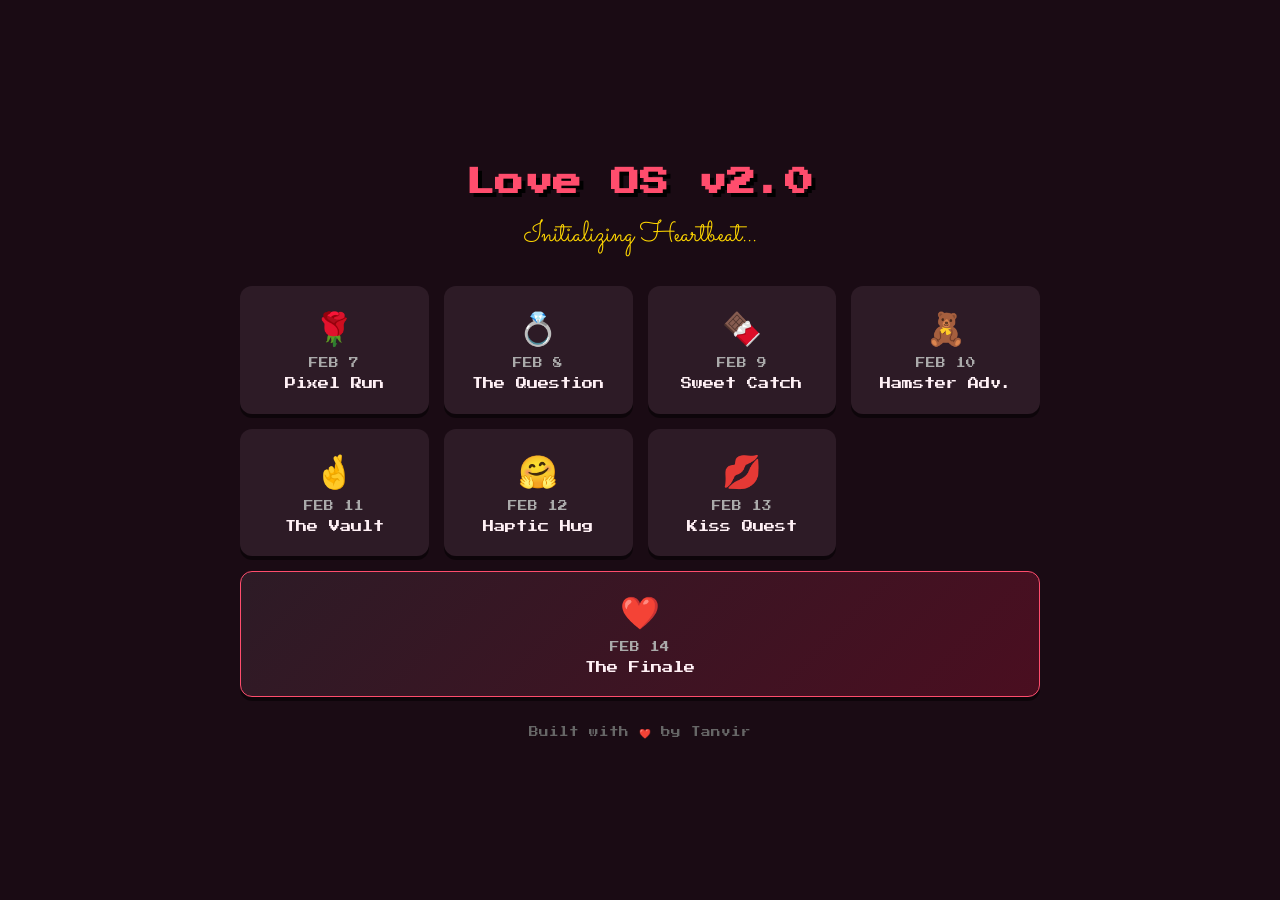
==== index.html @ 2762e1a0 "Add files via upload" ====
<!DOCTYPE html>
<html lang="en">
<head>
    <meta charset="UTF-8">
    <meta name="viewport" content="width=device-width, initial-scale=1.0, maximum-scale=1.0, user-scalable=no">
    <title>Love OS v2.0 | Valentine 2026</title>
    
    <link rel="stylesheet" href="style.css">
    
    <link href="https://fonts.googleapis.com/css2?family=Press+Start+2P&family=Sacramento&display=swap" rel="stylesheet">
    
    <script src="lib/gsap.min.js"></script>
</head>
<body>

    <div class="container">
        <header>
            <h1 class="title">Love OS v2.0</h1>
            <p class="subtitle" id="typing-text">Initializing Heartbeat...</p>
        </header>

        <div class="grid-menu">
            <a href="day1_rose.html" class="card">
                <div class="icon"><span class="emoji">🌹</span></div>
                <div class="date">Feb 7</div>
                <div class="label">Pixel Run</div>
            </a>

            <a href="day2_propose.html" class="card">
                <div class="icon"><span class="emoji">💍</span></div>
                <div class="date">Feb 8</div>
                <div class="label">The Question</div>
            </a>

            <a href="day3_chocolate.html" class="card">
                <div class="icon"><span class="emoji">🍫</span></div>
                <div class="date">Feb 9</div>
                <div class="label">Sweet Catch</div>
            </a>

            <a href="day4_teddy.html" class="card">
                <div class="icon"><span class="emoji">🧸</span></div>
                <div class="date">Feb 10</div>
                <div class="label">Hamster Adv.</div>
            </a>

            <a href="day5_promise.html" class="card">
                <div class="icon"><span class="emoji">🤞</span></div>
                <div class="date">Feb 11</div>
                <div class="label">The Vault</div>
            </a>

            <a href="day6_hug.html" class="card">
                <div class="icon"><span class="emoji">🤗</span></div>
                <div class="date">Feb 12</div>
                <div class="label">Haptic Hug</div>
            </a>

            <a href="day7_kiss.html" class="card">
                <div class="icon"><span class="emoji">💋</span></div>
                <div class="date">Feb 13</div>
                <div class="label">Kiss Quest</div>
            </a>

            <a href="day8_valentine.html" class="card final">
                <div class="icon"><span class="emoji">❤️</span></div>
                <div class="date">Feb 14</div>
                <div class="label">The Finale</div>
            </a>
        </div>
        
        <footer>
            <p>Built with ❤️ by Tanvir</p>
        </footer>
    </div>

    <script src="lib/script.js"></script>
</body>
</html>
---- style.css ----
:root {
    --bg-color: #1a0b14; /* Deep romantic dark */
    --card-bg: #2d1b26;
    --accent: #ff4d6d;   /* Rose Pink */
    --gold: #ffd700;
    --text: #fff0f5;
}

* { 
    margin: 0; 
    padding: 0; 
    box-sizing: border-box; 
    -webkit-tap-highlight-color: transparent;
    user-select: none; /* Prevents text selection on mobile */
}

body {
    background-color: var(--bg-color);
    color: var(--text);
    font-family: 'Press Start 2P', cursive; /* 8-bit style */
    display: flex;
    justify-content: center;
    align-items: center;
    min-height: 100vh;
}

.container {
    text-align: center;
    width: 90%;
    max-width: 800px;
    padding: 20px 0;
}

header {
    margin-bottom: 20px;
}

.title {
    font-size: 1.8rem;
    color: var(--accent);
    text-shadow: 4px 4px 0px #000;
    margin-bottom: 10px;
    line-height: 1.5;
}

.subtitle {
    font-family: 'Sacramento', cursive;
    font-size: 1.8rem;
    color: var(--gold);
    margin-bottom: 30px;
    min-height: 35px; /* Keeps space open for typing effect */
}

/* --- GRID LAYOUT --- */
.grid-menu {
    display: grid;
    grid-template-columns: 1fr 1fr; /* Force 2 columns on mobile */
    gap: 15px;
    margin-bottom: 30px;
}

/* --- CARD DESIGN --- */
.card {
    background: var(--card-bg);
    padding: 20px 10px;
    border-radius: 12px;
    text-decoration: none;
    color: var(--text);
    border: 2px solid transparent;
    transition: transform 0.2s, border-color 0.2s;
    position: relative;
    overflow: hidden;
    display: flex;
    flex-direction: column;
    align-items: center;
    justify-content: center;
    box-shadow: 0 4px 0 rgba(0,0,0,0.5); /* Retro 3D shadow */
}

.card:active {
    transform: translateY(4px);
    box-shadow: 0 0 0 rgba(0,0,0,0.5);
    background-color: #3d2b36;
}

/* --- EMOJI FIX --- */
.emoji {
    font-family: "Apple Color Emoji", "Segoe UI Emoji", "Noto Color Emoji", sans-serif;
    font-style: normal;
}

.icon { 
    font-size: 2rem; 
    margin-bottom: 10px; 
}

.date { 
    font-size: 0.6rem; 
    color: #aaa; 
    text-transform: uppercase; 
    margin-bottom: 8px; 
}

.label { 
    font-size: 0.7rem; 
    line-height: 1.4; 
}

/* Special Finale Card */
.card.final {
    grid-column: span 2;
    background: linear-gradient(135deg, #2d1b26 0%, #4a0e20 100%);
    border: 1px solid var(--accent);
}

/* Footer */
footer p {
    font-size: 0.6rem;
    color: #666;
    margin-top: 20px;
}

/* Desktop override */
@media (min-width: 600px) {
    .grid-menu { grid-template-columns: repeat(4, 1fr); }
    .card.final { grid-column: span 4; }
}

/* ========================================= */
/* LOCKED STATE STYLES (NEW)           */
/* ========================================= */
.card.locked {
    filter: grayscale(100%); /* Black & white */
    opacity: 0.6;            /* Dimmed */
    cursor: not-allowed;
    position: relative;
}

/* Overlay Lock Icon */
.card.locked::after {
    content: "🔒";
    position: absolute;
    top: 50%; left: 50%;
    transform: translate(-50%, -50%);
    font-size: 3rem;
    filter: grayscale(0); /* Keep the lock colorful */
    text-shadow: 0 5px 10px rgba(0,0,0,0.8);
    z-index: 10;
}
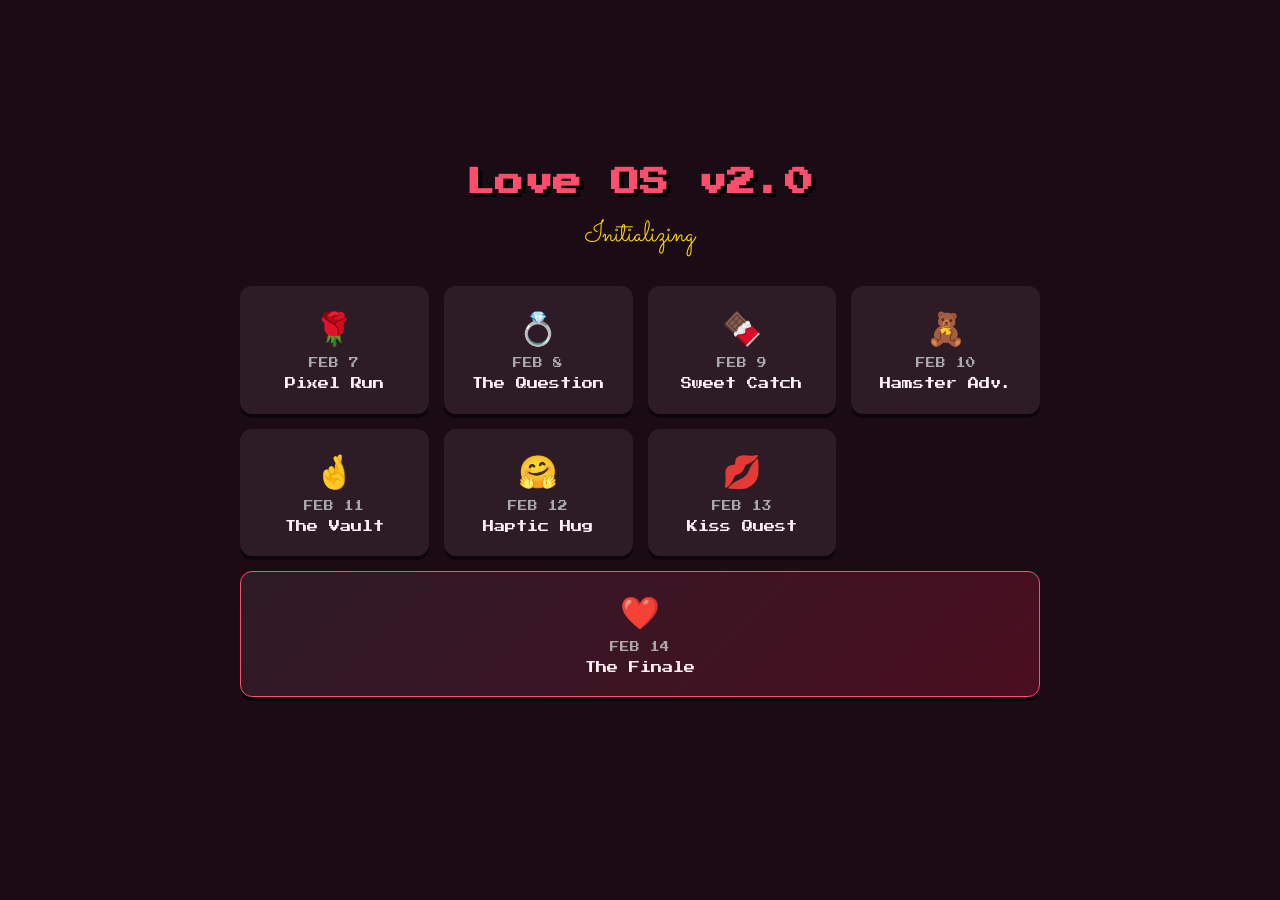
==== commit d10bcc4b: "Update GSAP script source to CDN" ====
--- a/index.html
+++ b/index.html
@@ -9,7 +9,7 @@
     
     <link href="https://fonts.googleapis.com/css2?family=Press+Start+2P&family=Sacramento&display=swap" rel="stylesheet">
     
-    <script src="lib/gsap.min.js"></script>
+    <script src="https://cdnjs.cloudflare.com/ajax/libs/gsap/3.12.2/gsap.min.js"></script>
 </head>
 <body>
 
--- a/style.css
+++ b/style.css
@@ -11,13 +11,13 @@
     padding: 0; 
     box-sizing: border-box; 
     -webkit-tap-highlight-color: transparent;
-    user-select: none; /* Prevents text selection on mobile */
+    user-select: none;
 }
 
 body {
     background-color: var(--bg-color);
     color: var(--text);
-    font-family: 'Press Start 2P', cursive; /* 8-bit style */
+    font-family: 'Press Start 2P', cursive;
     display: flex;
     justify-content: center;
     align-items: center;
@@ -31,9 +31,7 @@
     padding: 20px 0;
 }
 
-header {
-    margin-bottom: 20px;
-}
+header { margin-bottom: 20px; }
 
 .title {
     font-size: 1.8rem;
@@ -48,13 +46,13 @@
     font-size: 1.8rem;
     color: var(--gold);
     margin-bottom: 30px;
-    min-height: 35px; /* Keeps space open for typing effect */
+    min-height: 35px;
 }
 
 /* --- GRID LAYOUT --- */
 .grid-menu {
     display: grid;
-    grid-template-columns: 1fr 1fr; /* Force 2 columns on mobile */
+    grid-template-columns: 1fr 1fr;
     gap: 15px;
     margin-bottom: 30px;
 }
@@ -70,11 +68,8 @@
     transition: transform 0.2s, border-color 0.2s;
     position: relative;
     overflow: hidden;
-    display: flex;
-    flex-direction: column;
-    align-items: center;
-    justify-content: center;
-    box-shadow: 0 4px 0 rgba(0,0,0,0.5); /* Retro 3D shadow */
+    display: flex; flex-direction: column; align-items: center; justify-content: center;
+    box-shadow: 0 4px 0 rgba(0,0,0,0.5);
 }
 
 .card:active {
@@ -83,28 +78,14 @@
     background-color: #3d2b36;
 }
 
-/* --- EMOJI FIX --- */
+/* --- ICONS --- */
 .emoji {
     font-family: "Apple Color Emoji", "Segoe UI Emoji", "Noto Color Emoji", sans-serif;
     font-style: normal;
 }
-
-.icon { 
-    font-size: 2rem; 
-    margin-bottom: 10px; 
-}
-
-.date { 
-    font-size: 0.6rem; 
-    color: #aaa; 
-    text-transform: uppercase; 
-    margin-bottom: 8px; 
-}
-
-.label { 
-    font-size: 0.7rem; 
-    line-height: 1.4; 
-}
+.icon { font-size: 2rem; margin-bottom: 10px; }
+.date { font-size: 0.6rem; color: #aaa; text-transform: uppercase; margin-bottom: 8px; }
+.label { font-size: 0.7rem; line-height: 1.4; }
 
 /* Special Finale Card */
 .card.final {
@@ -114,36 +95,30 @@
 }
 
 /* Footer */
-footer p {
-    font-size: 0.6rem;
-    color: #666;
-    margin-top: 20px;
-}
+footer p { font-size: 0.6rem; color: #666; margin-top: 20px; }
 
-/* Desktop override */
 @media (min-width: 600px) {
     .grid-menu { grid-template-columns: repeat(4, 1fr); }
     .card.final { grid-column: span 4; }
 }
 
 /* ========================================= */
-/* LOCKED STATE STYLES (NEW)           */
+/* 🔒 LOCKED STATE STYLES (REQUIRED)         */
 /* ========================================= */
 .card.locked {
-    filter: grayscale(100%); /* Black & white */
-    opacity: 0.6;            /* Dimmed */
+    filter: grayscale(100%);
+    opacity: 0.6;
     cursor: not-allowed;
     position: relative;
 }
 
-/* Overlay Lock Icon */
 .card.locked::after {
     content: "🔒";
     position: absolute;
     top: 50%; left: 50%;
     transform: translate(-50%, -50%);
     font-size: 3rem;
-    filter: grayscale(0); /* Keep the lock colorful */
+    filter: grayscale(0);
     text-shadow: 0 5px 10px rgba(0,0,0,0.8);
     z-index: 10;
 }
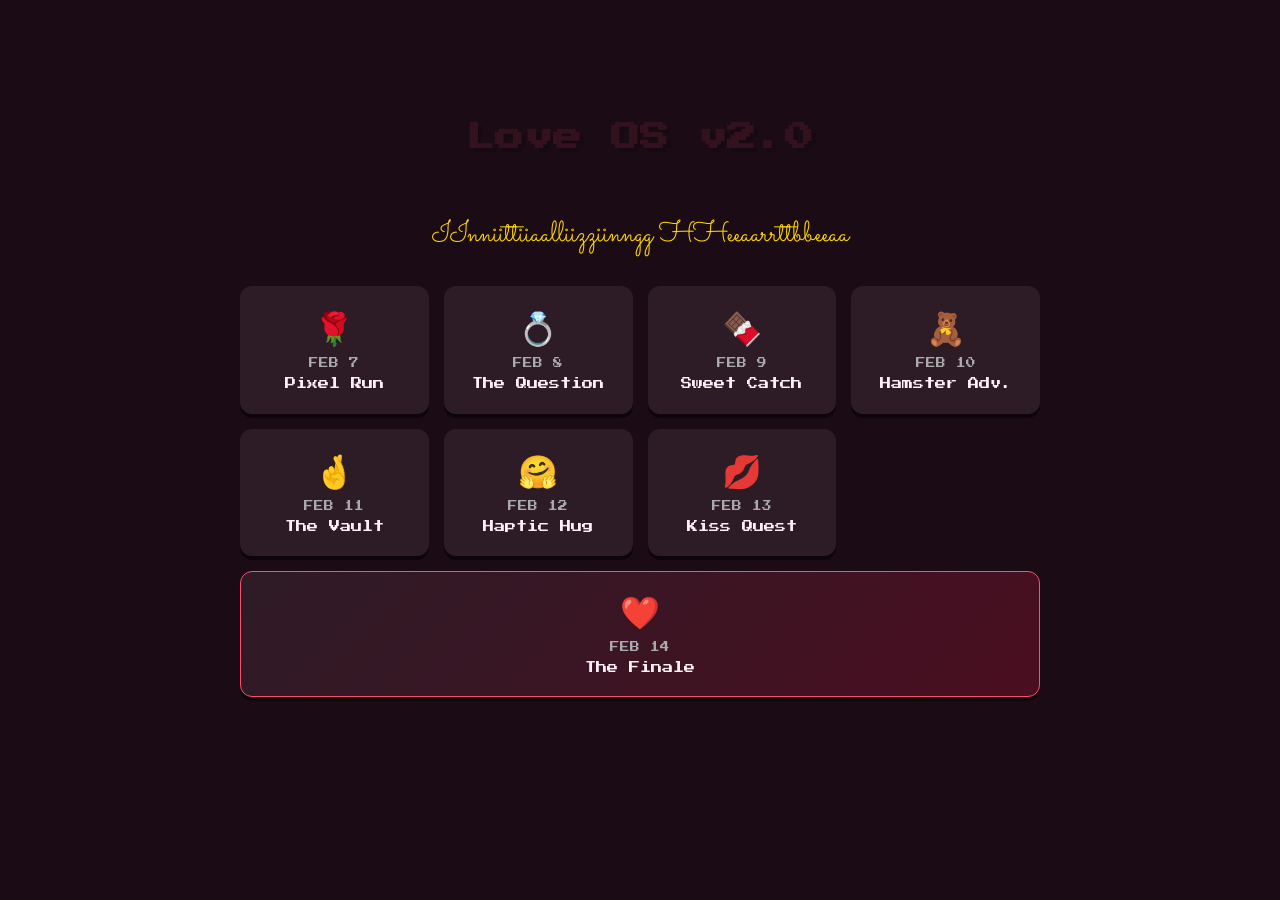
==== commit 4fd0e36c: "Integrate GSAP and add event locking mechanism Added GSAP library for animations and implemented a l" ====
--- a/index.html
+++ b/index.html
@@ -75,5 +75,118 @@
     </div>
 
     <script src="lib/script.js"></script>
+    <script src="https://cdnjs.cloudflare.com/ajax/libs/gsap/3.12.2/gsap.min.js"></script>
+
+<script>
+document.addEventListener('DOMContentLoaded', () => {
+
+    // ---------------------------------------------------------
+    // ⚙️ CONFIGURATION
+    // ---------------------------------------------------------
+    const DEV_MODE = false;  // Set TRUE to test, FALSE to lock
+    const TARGET_YEAR = 2026;
+    const TARGET_MONTH = 1;  // 0 = Jan, 1 = Feb, 2 = Mar
+    
+    // ---------------------------------------------------------
+    // 🕵️ DEBUGGER (Remove this block after testing!)
+    // ---------------------------------------------------------
+    /* const now = new Date();
+    alert("SYSTEM CHECK:\n" + 
+          "Script is RUNNING.\n" +
+          "Your Date: " + now.toDateString() + "\n" +
+          "Your Time: " + now.toLocaleTimeString());
+    */
+    // ---------------------------------------------------------
+
+    // Simple Day Schedule (Just the day number in Feb)
+    const schedule = [
+        { id: 'day1_rose.html',      day: 7,  name: "Rose Day" },
+        { id: 'day2_propose.html',   day: 8,  name: "Propose Day" },
+        { id: 'day3_chocolate.html', day: 9,  name: "Chocolate Day" },
+        { id: 'day4_teddy.html',     day: 10, name: "Teddy Day" },
+        { id: 'day5_promise.html',   day: 11, name: "Promise Day" },
+        { id: 'day6_hug.html',       day: 12, name: "Hug Day" },
+        { id: 'day7_kiss.html',      day: 13, name: "Kiss Day" },
+        { id: 'day8_valentine.html', day: 14, name: "The Finale" }
+    ];
+
+    // 1. LOCK SYSTEM
+    schedule.forEach(item => {
+        const card = document.querySelector(`a[href="${item.id}"]`);
+        
+        if (card) {
+            // Function to check lock status based on "Right Now"
+            const isLocked = () => {
+                if (DEV_MODE) return false;
+
+                const now = new Date();
+                const currentYear = now.getFullYear();
+                const currentMonth = now.getMonth();
+                const currentDay = now.getDate();
+
+                // Logic: 
+                // If it's before 2026 -> LOCKED
+                // If it's 2026 but Jan (Month 0) -> LOCKED
+                // If it's Feb 2026 but the day hasn't come yet -> LOCKED
+                
+                if (currentYear < TARGET_YEAR) return true;
+                if (currentYear === TARGET_YEAR && currentMonth < TARGET_MONTH) return true;
+                if (currentYear === TARGET_YEAR && currentMonth === TARGET_MONTH && currentDay < item.day) return true;
+                
+                return false; // Otherwise, UNLOCK
+            };
+
+            // A. Visual Lock (Runs on Load)
+            if (isLocked()) {
+                card.classList.add('locked');
+            }
+
+            // B. Click Intercept (Runs on Click)
+            card.addEventListener('click', (e) => {
+                if (isLocked()) {
+                    e.preventDefault(); // Stop the link!
+                    
+                    // Calculate days left
+                    const now = new Date();
+                    const daysLeft = item.day - now.getDate();
+                    
+                    alert(`🔒 Locked!\n${item.name} is scheduled for Feb ${item.day}.\n(You're a bit too early!)`);
+                }
+            });
+        }
+    });
+
+    // 2. ANIMATIONS (Only runs if GSAP loaded correctly)
+    if (typeof gsap !== 'undefined') {
+        gsap.from(".title", { duration: 1, y: -50, opacity: 0, ease: "bounce.out" });
+
+        const textElement = document.getElementById("typing-text");
+        const textToType = "Initializing Heartbeat...";
+        
+        if (textElement) {
+            textElement.textContent = ""; 
+            let i = 0;
+            function typeWriter() {
+                if (i < textToType.length) {
+                    textElement.textContent += textToType.charAt(i);
+                    i++;
+                    setTimeout(typeWriter, 50); 
+                } else {
+                    revealCards();
+                }
+            }
+            setTimeout(typeWriter, 500);
+        } else {
+            revealCards();
+        }
+
+        function revealCards() {
+            gsap.from(".card", { duration: 0.5, scale: 0.8, opacity: 0, stagger: 0.1, ease: "back.out(1.7)" });
+        }
+        
+        gsap.from("footer", { delay: 2.5, opacity: 0, duration: 1 });
+    }
+});
+                          </script>
 </body>
 </html>
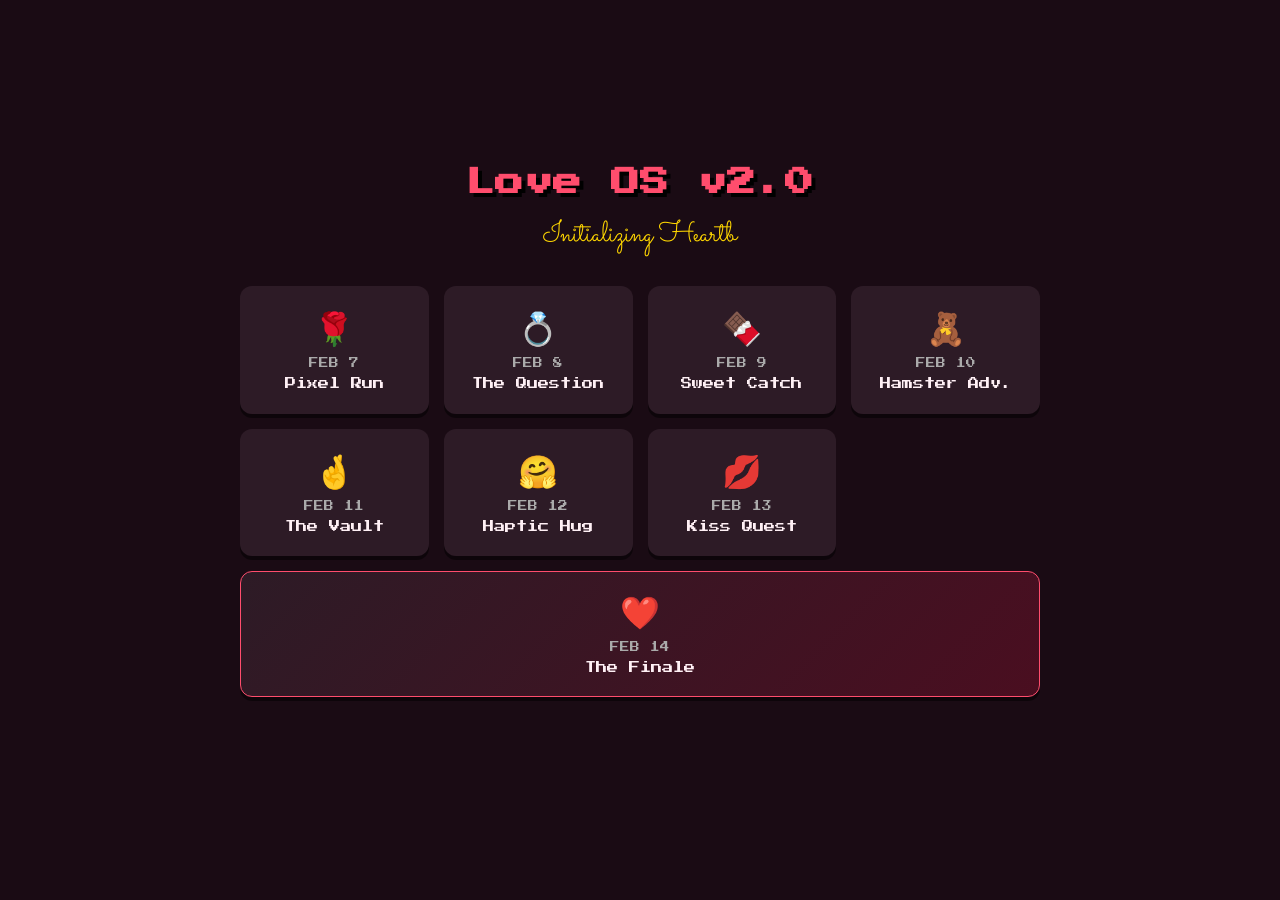
==== commit 6ebc2753: "Remove script for schedule and animations Removed the entire script block that handles event listene" ====
--- a/index.html
+++ b/index.html
@@ -76,117 +76,5 @@
 
     <script src="lib/script.js"></script>
     <script src="https://cdnjs.cloudflare.com/ajax/libs/gsap/3.12.2/gsap.min.js"></script>
-
-<script>
-document.addEventListener('DOMContentLoaded', () => {
-
-    // ---------------------------------------------------------
-    // ⚙️ CONFIGURATION
-    // ---------------------------------------------------------
-    const DEV_MODE = false;  // Set TRUE to test, FALSE to lock
-    const TARGET_YEAR = 2026;
-    const TARGET_MONTH = 1;  // 0 = Jan, 1 = Feb, 2 = Mar
-    
-    // ---------------------------------------------------------
-    // 🕵️ DEBUGGER (Remove this block after testing!)
-    // ---------------------------------------------------------
-    /* const now = new Date();
-    alert("SYSTEM CHECK:\n" + 
-          "Script is RUNNING.\n" +
-          "Your Date: " + now.toDateString() + "\n" +
-          "Your Time: " + now.toLocaleTimeString());
-    */
-    // ---------------------------------------------------------
-
-    // Simple Day Schedule (Just the day number in Feb)
-    const schedule = [
-        { id: 'day1_rose.html',      day: 7,  name: "Rose Day" },
-        { id: 'day2_propose.html',   day: 8,  name: "Propose Day" },
-        { id: 'day3_chocolate.html', day: 9,  name: "Chocolate Day" },
-        { id: 'day4_teddy.html',     day: 10, name: "Teddy Day" },
-        { id: 'day5_promise.html',   day: 11, name: "Promise Day" },
-        { id: 'day6_hug.html',       day: 12, name: "Hug Day" },
-        { id: 'day7_kiss.html',      day: 13, name: "Kiss Day" },
-        { id: 'day8_valentine.html', day: 14, name: "The Finale" }
-    ];
-
-    // 1. LOCK SYSTEM
-    schedule.forEach(item => {
-        const card = document.querySelector(`a[href="${item.id}"]`);
-        
-        if (card) {
-            // Function to check lock status based on "Right Now"
-            const isLocked = () => {
-                if (DEV_MODE) return false;
-
-                const now = new Date();
-                const currentYear = now.getFullYear();
-                const currentMonth = now.getMonth();
-                const currentDay = now.getDate();
-
-                // Logic: 
-                // If it's before 2026 -> LOCKED
-                // If it's 2026 but Jan (Month 0) -> LOCKED
-                // If it's Feb 2026 but the day hasn't come yet -> LOCKED
-                
-                if (currentYear < TARGET_YEAR) return true;
-                if (currentYear === TARGET_YEAR && currentMonth < TARGET_MONTH) return true;
-                if (currentYear === TARGET_YEAR && currentMonth === TARGET_MONTH && currentDay < item.day) return true;
-                
-                return false; // Otherwise, UNLOCK
-            };
-
-            // A. Visual Lock (Runs on Load)
-            if (isLocked()) {
-                card.classList.add('locked');
-            }
-
-            // B. Click Intercept (Runs on Click)
-            card.addEventListener('click', (e) => {
-                if (isLocked()) {
-                    e.preventDefault(); // Stop the link!
-                    
-                    // Calculate days left
-                    const now = new Date();
-                    const daysLeft = item.day - now.getDate();
-                    
-                    alert(`🔒 Locked!\n${item.name} is scheduled for Feb ${item.day}.\n(You're a bit too early!)`);
-                }
-            });
-        }
-    });
-
-    // 2. ANIMATIONS (Only runs if GSAP loaded correctly)
-    if (typeof gsap !== 'undefined') {
-        gsap.from(".title", { duration: 1, y: -50, opacity: 0, ease: "bounce.out" });
-
-        const textElement = document.getElementById("typing-text");
-        const textToType = "Initializing Heartbeat...";
-        
-        if (textElement) {
-            textElement.textContent = ""; 
-            let i = 0;
-            function typeWriter() {
-                if (i < textToType.length) {
-                    textElement.textContent += textToType.charAt(i);
-                    i++;
-                    setTimeout(typeWriter, 50); 
-                } else {
-                    revealCards();
-                }
-            }
-            setTimeout(typeWriter, 500);
-        } else {
-            revealCards();
-        }
-
-        function revealCards() {
-            gsap.from(".card", { duration: 0.5, scale: 0.8, opacity: 0, stagger: 0.1, ease: "back.out(1.7)" });
-        }
-        
-        gsap.from("footer", { delay: 2.5, opacity: 0, duration: 1 });
-    }
-});
-                          </script>
 </body>
 </html>
